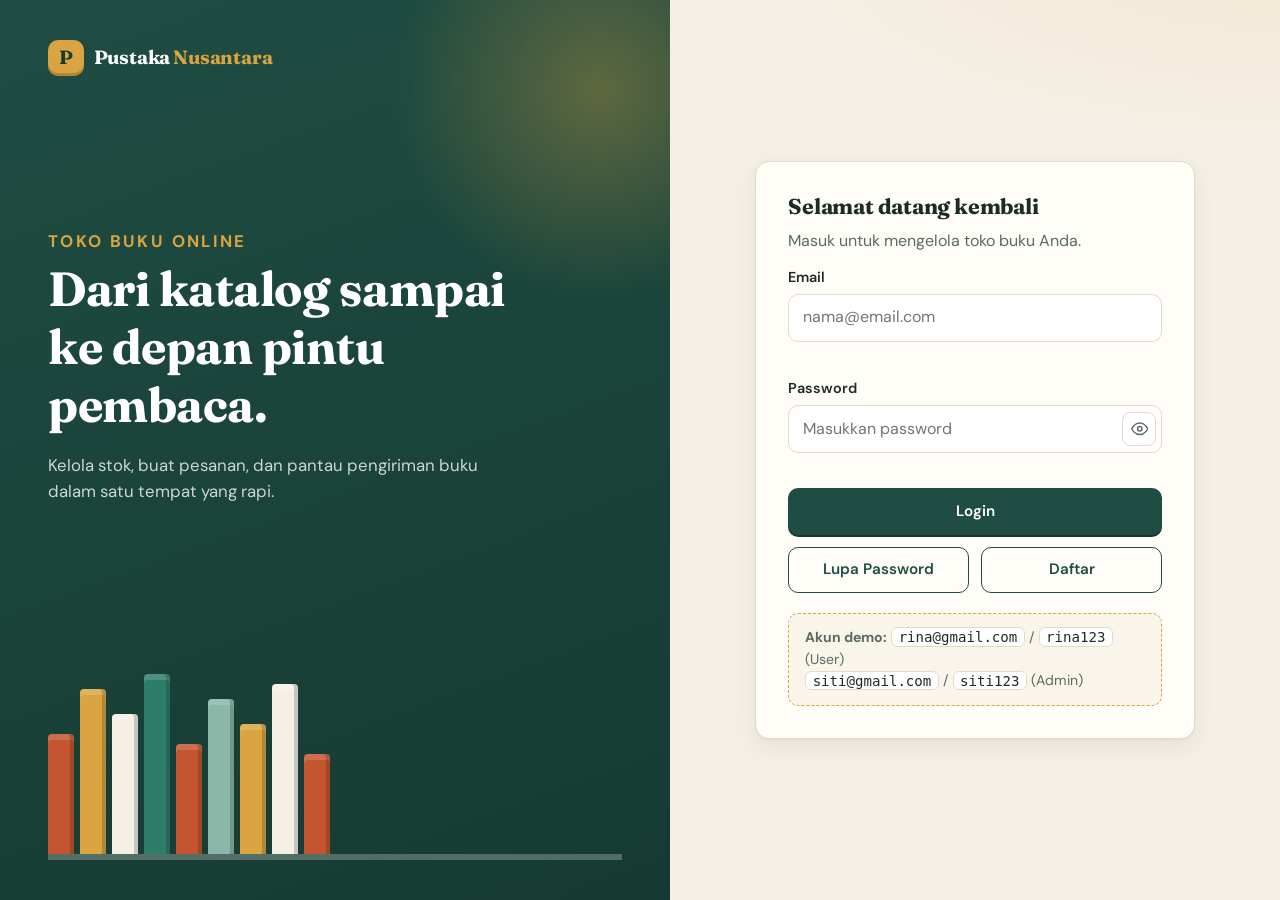
==== index.html @ bff42e21 "first commit" ====
<!DOCTYPE html>
<html lang="id">
<head>
  <meta charset="UTF-8">
  <meta name="viewport" content="width=device-width, initial-scale=1.0">
  <meta name="description" content="Login Pustaka Nusantara — toko buku online.">
  <title>Login — Pustaka Nusantara</title>
  <link rel="preconnect" href="https://fonts.googleapis.com">
  <link rel="preconnect" href="https://fonts.gstatic.com" crossorigin>
  <link href="https://fonts.googleapis.com/css2?family=DM+Sans:wght@400;500;700&family=Fraunces:opsz,wght@9..144,600;9..144,700&display=swap" rel="stylesheet">
  <link rel="stylesheet" href="css/style.css">
</head>
<body data-page="login">

  <main class="auth">
    <section class="auth__hero" aria-label="Tentang Pustaka Nusantara">
      <a class="brand brand--light" href="index.html" aria-label="Pustaka Nusantara">
        <span class="brand__mark" aria-hidden="true">P</span>
        <span class="brand__name">Pustaka<em>Nusantara</em></span>
      </a>
      <div class="auth__copy">
        <p class="eyebrow" style="color: var(--gold);">Toko buku online</p>
        <h1>Dari katalog sampai ke depan pintu pembaca.</h1>
        <p>Kelola stok, buat pesanan, dan pantau pengiriman buku dalam satu tempat yang rapi.</p>
      </div>
      <!-- Dekorasi rak buku: gaya inline (CSS inline) -->
      <div class="spines" aria-hidden="true">
        <span style="--h: 120px; --c: #c4552f;"></span>
        <span style="--h: 165px; --c: #d9a441;"></span>
        <span style="--h: 140px; --c: #f5f0e6;"></span>
        <span style="--h: 180px; --c: #2e7d6a;"></span>
        <span style="--h: 110px; --c: #c4552f;"></span>
        <span style="--h: 155px; --c: #8bb7a8;"></span>
        <span style="--h: 130px; --c: #d9a441;"></span>
        <span style="--h: 170px; --c: #f5f0e6;"></span>
        <span style="--h: 100px; --c: #c4552f;"></span>
      </div>
    </section>

    <section class="auth__panel" aria-labelledby="judulLogin">
      <div class="card auth__card">
        <h2 id="judulLogin">Selamat datang kembali</h2>
        <p class="muted">Masuk untuk mengelola toko buku Anda.</p>

        <form id="formLogin" novalidate>
          <div class="field">
            <label for="email">Email</label>
            <input type="email" id="email" name="email" placeholder="nama@email.com" autocomplete="username" aria-describedby="email-error">
            <p class="field__error" id="email-error" role="alert"></p>
          </div>

          <div class="field">
            <label for="password">Password</label>
            <div class="input-group">
              <input type="password" id="password" name="password" placeholder="Masukkan password" autocomplete="current-password" aria-describedby="password-error">
              <button type="button" id="togglePassword" class="btn btn--ghost btn--icon" aria-label="Tampilkan password"><svg class="icon" aria-hidden="true"><use href="#i-eye"/></svg></button>
            </div>
            <p class="field__error" id="password-error" role="alert"></p>
          </div>

          <button type="submit" class="btn btn--primary btn--block">Login</button>
        </form>

        <div class="auth__actions">
          <button type="button" class="btn btn--outline" data-buka="modalLupa">Lupa Password</button>
          <button type="button" class="btn btn--outline" data-buka="modalDaftar">Daftar</button>
        </div>

        <aside class="demo-box" aria-label="Akun demo">
          <strong>Akun demo:</strong> <code>rina@gmail.com</code> / <code>rina123</code> (User)<br>
          <code>siti@gmail.com</code> / <code>siti123</code> (Admin)
        </aside>
      </div>
    </section>
  </main>

  <!-- Modal: Lupa Password -->
  <div class="modal" id="modalLupa" role="dialog" aria-modal="true" aria-labelledby="judulLupa" hidden>
    <div class="modal__box">
      <div class="modal__head">
        <h2 id="judulLupa">Lupa Password</h2>
        <button type="button" class="modal__close" data-tutup aria-label="Tutup"><svg class="icon" aria-hidden="true"><use href="#i-x"/></svg></button>
      </div>
      <p class="muted">Masukkan email akun Anda. Kami akan mengirim instruksi untuk mengatur ulang password.</p>
      <form id="formLupa" novalidate>
        <div class="field">
          <label for="emailLupa">Email terdaftar</label>
          <input type="email" id="emailLupa" placeholder="nama@email.com">
          <p class="field__error" role="alert"></p>
        </div>
        <div class="modal__actions">
          <button type="button" class="btn btn--ghost" data-tutup>Batal</button>
          <button type="submit" class="btn btn--primary">Kirim Instruksi</button>
        </div>
      </form>
    </div>
  </div>

  <!-- Modal: Daftar -->
  <div class="modal" id="modalDaftar" role="dialog" aria-modal="true" aria-labelledby="judulDaftar" hidden>
    <div class="modal__box">
      <div class="modal__head">
        <h2 id="judulDaftar">Daftar Akun Baru</h2>
        <button type="button" class="modal__close" data-tutup aria-label="Tutup"><svg class="icon" aria-hidden="true"><use href="#i-x"/></svg></button>
      </div>
      <form id="formDaftar" novalidate>
        <div class="field">
          <label for="namaDaftar">Nama lengkap</label>
          <input type="text" id="namaDaftar" autocomplete="name">
          <p class="field__error" role="alert"></p>
        </div>
        <div class="field">
          <label for="emailDaftar">Email</label>
          <input type="email" id="emailDaftar" placeholder="nama@email.com" autocomplete="email">
          <p class="field__error" role="alert"></p>
        </div>
        <div class="field-row">
          <div class="field">
            <label for="passDaftar">Password</label>
            <input type="password" id="passDaftar" autocomplete="new-password">
            <p class="field__error" role="alert"></p>
          </div>
          <div class="field">
            <label for="passKonfirmasi">Ulangi password</label>
            <input type="password" id="passKonfirmasi" autocomplete="new-password">
            <p class="field__error" role="alert"></p>
          </div>
        </div>
        <p class="field__hint">Minimal 6 karakter, kombinasi huruf dan angka.</p>
        <div class="modal__actions">
          <button type="button" class="btn btn--ghost" data-tutup>Batal</button>
          <button type="submit" class="btn btn--primary">Buat Akun</button>
        </div>
      </form>
    </div>
  </div>

  <script src="js/data.js"></script>
  <script src="js/script.js"></script>
</body>
</html>
---- css/style.css ----
/* =====================================================
   style.css — Pustaka Nusantara
   Tema: kertas hangat, hijau tua, terakota
   ===================================================== */

:root {
  --bg: #f5f0e6;
  --surface: #fffdf8;
  --surface-2: #faf5ea;
  --ink: #1d2b27;
  --ink-soft: #5a6a64;
  --line: #e3dac8;
  --primary: #1f4d43;
  --primary-dark: #163a32;
  --primary-ink: #ffffff;
  --accent: #c4552f;
  --accent-dark: #a54324;
  --gold: #d9a441;
  --danger: #b3362b;
  --ok: #2e7d4f;
  --warn: #b7791f;
  --info: #2b6a99;
  --radius: 14px;
  --shadow: 0 1px 2px rgba(29, 43, 39, .06), 0 8px 24px rgba(29, 43, 39, .07);
  --font-head: "Fraunces", Georgia, "Times New Roman", serif;
  --font-body: "DM Sans", system-ui, -apple-system, "Segoe UI", Roboto, sans-serif;
}

*, *::before, *::after { box-sizing: border-box; }
html { scroll-behavior: smooth; }

body {
  margin: 0;
  font-family: var(--font-body);
  color: var(--ink);
  background:
    radial-gradient(900px 400px at 100% -10%, rgba(217, 164, 65, .14), transparent 60%),
    radial-gradient(700px 400px at -10% 110%, rgba(31, 77, 67, .10), transparent 60%),
    var(--bg);
  background-attachment: fixed;
  line-height: 1.55;
  -webkit-font-smoothing: antialiased;
}
body.modal-open { overflow: hidden; }

h1, h2, h3 { font-family: var(--font-head); line-height: 1.2; margin: 0 0 .4em; letter-spacing: -.01em; }
h1 { font-size: clamp(1.7rem, 3.2vw, 2.4rem); }
h2 { font-size: 1.35rem; }
h3 { font-size: 1.1rem; }
p { margin: 0 0 .8em; }
a { color: var(--primary); }
img { max-width: 100%; display: block; }
.muted { color: var(--ink-soft); }
.mono { font-variant-numeric: tabular-nums; font-feature-settings: "tnum"; letter-spacing: .02em; }
.sr-only { position: absolute; width: 1px; height: 1px; overflow: hidden; clip: rect(0 0 0 0); white-space: nowrap; }

.icon { width: 1.15em; height: 1.15em; fill: none; stroke: currentColor; stroke-width: 2; stroke-linecap: round; stroke-linejoin: round; flex: none; }

:focus-visible { outline: 3px solid var(--gold); outline-offset: 2px; }

/* ---------- Brand ---------- */
.brand { display: inline-flex; align-items: center; gap: .6rem; text-decoration: none; color: var(--ink); }
.brand__mark {
  display: grid; place-items: center; width: 36px; height: 36px; border-radius: 10px;
  background: var(--primary); color: #fff; font-family: var(--font-head); font-weight: 700; font-size: 1.2rem;
  box-shadow: inset 0 -3px 0 rgba(0, 0, 0, .18);
}
.brand__name { font-family: var(--font-head); font-weight: 700; font-size: 1.2rem; letter-spacing: -.01em; }
.brand__name em { font-style: normal; color: var(--accent); margin-left: .15em; }
.brand--light { color: #fff; }
.brand--light .brand__mark { background: var(--gold); color: var(--primary-dark); }
.brand--light .brand__name em { color: var(--gold); }

/* ---------- Topbar ---------- */
.topbar { position: sticky; top: 0; z-index: 20; background: rgba(255, 253, 248, .88); backdrop-filter: blur(10px); border-bottom: 1px solid var(--line); }
.topbar__inner { max-width: 1180px; margin: 0 auto; padding: .7rem 1.25rem; display: flex; align-items: center; gap: 1.25rem; flex-wrap: wrap; }
.topnav { display: flex; gap: .25rem; margin-left: .5rem; flex: 1; flex-wrap: wrap; }
.topnav a { padding: .45rem .8rem; border-radius: 999px; text-decoration: none; color: var(--ink-soft); font-weight: 500; font-size: .95rem; transition: background .15s, color .15s; }
.topnav a:hover { background: var(--surface-2); color: var(--ink); }
.topnav a[aria-current="page"] { background: var(--primary); color: #fff; }
.topbar__user { display: flex; align-items: center; gap: .75rem; font-size: .92rem; color: var(--ink-soft); }
.topbar__user strong { color: var(--ink); }

/* ---------- Layout ---------- */
.container { max-width: 1180px; margin: 0 auto; padding: 2rem 1.25rem 3rem; }
.page-head { display: flex; flex-wrap: wrap; justify-content: space-between; align-items: flex-end; gap: 1rem; margin-bottom: 1.5rem; }
.page-head p { margin: 0; color: var(--ink-soft); }
.eyebrow { text-transform: uppercase; letter-spacing: .14em; font-size: .75rem; font-weight: 700; color: var(--accent); margin-bottom: .4rem; }
.card { background: var(--surface); border: 1px solid var(--line); border-radius: var(--radius); box-shadow: var(--shadow); padding: 1.4rem; }
.card + .card { margin-top: 1.25rem; }
.card__title { display: flex; align-items: center; gap: .5rem; margin-bottom: 1rem; }
.layout-2 { display: grid; grid-template-columns: 1.25fr 1fr; gap: 1.5rem; align-items: start; }
.footer { text-align: center; color: var(--ink-soft); font-size: .85rem; padding: 1.5rem 1rem 2rem; border-top: 1px solid var(--line); }

/* ---------- Buttons ---------- */
.btn {
  display: inline-flex; align-items: center; justify-content: center; gap: .5rem;
  font: inherit; font-weight: 600; font-size: .95rem; padding: .65rem 1.15rem; border-radius: 10px;
  border: 1.5px solid transparent; cursor: pointer; text-decoration: none; transition: transform .1s, background .15s, border-color .15s, box-shadow .15s;
}
.btn:active { transform: translateY(1px); }
.btn:disabled { opacity: .45; cursor: not-allowed; }
.btn--primary { background: var(--primary); color: var(--primary-ink); box-shadow: 0 2px 0 var(--primary-dark); }
.btn--primary:hover:not(:disabled) { background: var(--primary-dark); }
.btn--accent { background: var(--accent); color: #fff; box-shadow: 0 2px 0 var(--accent-dark); }
.btn--accent:hover:not(:disabled) { background: var(--accent-dark); }
.btn--outline { background: transparent; color: var(--primary); border-color: var(--primary); }
.btn--outline:hover:not(:disabled) { background: var(--primary); color: #fff; }
.btn--ghost { background: transparent; color: var(--ink-soft); border-color: var(--line); }
.btn--ghost:hover:not(:disabled) { background: var(--surface-2); color: var(--ink); }
.btn--danger { background: var(--danger); color: #fff; }
.btn--danger:hover:not(:disabled) { background: #8f2b22; }
.btn--sm { padding: .4rem .75rem; font-size: .85rem; }
.btn--block { width: 100%; }
.btn--icon { padding: .4rem; width: 34px; height: 34px; border-radius: 8px; }
.link { background: none; border: 0; padding: 0; font: inherit; color: var(--accent); font-weight: 600; cursor: pointer; text-decoration: underline; text-underline-offset: 3px; }

/* ---------- Forms ---------- */
.field { margin-bottom: 1rem; }
.field label, .field .label { display: block; font-weight: 600; font-size: .9rem; margin-bottom: .35rem; }
.field label .req { color: var(--accent); }
.field input, .field select, .field textarea {
  width: 100%; font: inherit; color: var(--ink); background: #fff; padding: .65rem .85rem;
  border: 1.5px solid var(--line); border-radius: 10px; transition: border-color .15s, box-shadow .15s;
}
.field textarea { min-height: 84px; resize: vertical; }
.field input:focus, .field select:focus, .field textarea:focus { outline: none; border-color: var(--primary); box-shadow: 0 0 0 3px rgba(31, 77, 67, .15); }
.field.has-error input, .field.has-error select, .field.has-error textarea { border-color: var(--danger); background: #fff7f6; }
.field__error { color: var(--danger); font-size: .84rem; min-height: 1.1em; margin: .3rem 0 0; }
.field__hint { color: var(--ink-soft); font-size: .84rem; margin: .3rem 0 0; }
.field-row { display: grid; grid-template-columns: 1fr 1fr; gap: 0 1rem; }
.input-group { position: relative; }
.input-group input { padding-right: 3rem; }
.input-group button { position: absolute; right: 6px; top: 50%; transform: translateY(-50%); }
.input-qty { width: 76px !important; text-align: center; padding: .4rem .5rem !important; }
.toolbar { display: flex; flex-wrap: wrap; gap: .75rem; align-items: center; margin-bottom: 1rem; }
.toolbar .field { margin: 0; }
.toolbar .search { flex: 1 1 220px; position: relative; }
.toolbar .search .icon { position: absolute; left: .8rem; top: 50%; transform: translateY(-50%); color: var(--ink-soft); }
.toolbar .search input { padding-left: 2.4rem; }
.toolbar select { width: auto; min-width: 160px; }
.toolbar .spacer { flex: 1; }
.add-line { display: grid; grid-template-columns: 1fr 100px auto; gap: .75rem; align-items: end; margin-bottom: 1rem; }
.add-line .field { margin: 0; }

/* ---------- Tables ---------- */
.table-wrap { overflow-x: auto; border: 1px solid var(--line); border-radius: 12px; background: var(--surface); }
.table { width: 100%; border-collapse: collapse; font-size: .93rem; }
.table th { text-align: left; background: var(--surface-2); font-size: .75rem; text-transform: uppercase; letter-spacing: .08em; color: var(--ink-soft); padding: .75rem .9rem; white-space: nowrap; border-bottom: 1px solid var(--line); }
.table td { padding: .7rem .9rem; border-bottom: 1px solid var(--line); vertical-align: middle; }
.table tbody tr:last-child td { border-bottom: 0; }
.table tbody tr:hover { background: #fbf7ee; }
.table .num { text-align: right; font-variant-numeric: tabular-nums; white-space: nowrap; }
.table th.num { text-align: right; }
.table .col-no { color: var(--ink-soft); width: 44px; }
.table .judul { display: block; font-weight: 600; }
.table .sub { display: block; color: var(--ink-soft); font-size: .84rem; }
.table .aksi { white-space: nowrap; text-align: right; }
.table .aksi .btn + .btn { margin-left: .25rem; }
.table tfoot td { background: var(--surface-2); font-weight: 700; }
.table .empty, .empty { text-align: center; color: var(--ink-soft); padding: 2rem 1rem; }
.baris-baru { animation: sorot 2.4s ease; }
.baris-hapus { animation: keluar .3s ease forwards; }
@keyframes sorot { 0% { background: rgba(217, 164, 65, .55); } 100% { background: transparent; } }
@keyframes keluar { to { opacity: 0; transform: translateX(24px); } }

/* ---------- Cover buku ---------- */
.cover { width: 44px; height: 60px; border-radius: 4px 6px 6px 4px; overflow: hidden; box-shadow: 2px 3px 8px rgba(0, 0, 0, .22), inset 3px 0 0 rgba(255, 255, 255, .18); flex: none; }
.cover img { width: 100%; height: 100%; object-fit: cover; }
.cover--fallback { display: grid; place-items: center; color: rgba(255, 255, 255, .92); font-family: var(--font-head); font-weight: 700; font-size: 1.1rem; }

/* ---------- Badges ---------- */
.badge { display: inline-block; padding: .2rem .65rem; border-radius: 999px; font-size: .78rem; font-weight: 700; white-space: nowrap; }
.badge--ok { background: #e1f3e8; color: var(--ok); }
.badge--warn { background: #fbefd5; color: var(--warn); }
.badge--danger { background: #fbe1de; color: var(--danger); }
.badge--info { background: #dfeefa; color: var(--info); }

/* ---------- Stat chips ---------- */
.stats { display: grid; grid-template-columns: repeat(4, 1fr); gap: 1rem; margin-bottom: 1.5rem; }
.stat { background: var(--surface); border: 1px solid var(--line); border-radius: var(--radius); padding: 1rem 1.15rem; }
.stat__label { font-size: .78rem; text-transform: uppercase; letter-spacing: .08em; color: var(--ink-soft); font-weight: 600; }
.stat__value { font-family: var(--font-head); font-size: 1.6rem; font-weight: 700; margin-top: .15rem; font-variant-numeric: tabular-nums; }
.stat--accent .stat__value { color: var(--accent); }

/* ---------- Modal ---------- */
.modal { position: fixed; inset: 0; z-index: 100; display: grid; place-items: center; padding: 1rem; background: rgba(20, 32, 28, .55); backdrop-filter: blur(3px); animation: fade .18s ease; overflow-y: auto; }
.modal[hidden] { display: none; }
.modal__box { width: min(560px, 100%); max-height: calc(100vh - 2rem); overflow-y: auto; background: var(--surface); border-radius: 18px; box-shadow: 0 24px 60px rgba(0, 0, 0, .3); padding: 1.5rem; animation: naik .22s ease; }
.modal__box--sm { width: min(420px, 100%); text-align: center; }
.modal__box--lg { width: min(860px, 100%); }
.modal__head { display: flex; justify-content: space-between; align-items: flex-start; gap: 1rem; margin-bottom: 1rem; }
.modal__head h2 { margin: 0; }
.modal__close { background: var(--surface-2); border: 0; width: 34px; height: 34px; border-radius: 50%; cursor: pointer; color: var(--ink-soft); display: grid; place-items: center; flex: none; }
.modal__close:hover { background: var(--line); color: var(--ink); }
.modal__actions { display: flex; gap: .6rem; justify-content: flex-end; margin-top: .5rem; }
@keyframes fade { from { opacity: 0; } }
@keyframes naik { from { opacity: 0; transform: translateY(14px) scale(.98); } }

.dialog__ikon { width: 58px; height: 58px; border-radius: 50%; display: grid; place-items: center; margin: 0 auto 1rem; font-size: 1.7rem; }
.dialog__ikon--error { background: #fbe1de; color: var(--danger); }
.dialog__ikon--success { background: #e1f3e8; color: var(--ok); }
.dialog__ikon--warning { background: #fbefd5; color: var(--warn); }
.dialog__ikon--info { background: #dfeefa; color: var(--info); }
.dialog__judul { font-size: 1.3rem; }
.dialog__pesan { color: var(--ink-soft); margin-bottom: 1.25rem; }
.dialog__aksi { display: flex; gap: .6rem; justify-content: center; flex-wrap: wrap; }

/* ---------- Toast ---------- */
.toast-stack { position: fixed; right: 1rem; bottom: 1rem; z-index: 200; display: grid; gap: .5rem; }
.toast { display: flex; align-items: center; gap: .6rem; background: var(--ink); color: #fff; padding: .7rem 1rem; border-radius: 10px; box-shadow: var(--shadow); font-size: .92rem; animation: naik .25s ease; }
.toast--success .icon { color: #7fdca0; }
.toast--warning .icon { color: var(--gold); }
.toast--error .icon { color: #ff9a8f; }

/* ---------- Login ---------- */
.auth { min-height: 100vh; display: grid; grid-template-columns: 1.1fr 1fr; }
.auth__hero { background: linear-gradient(160deg, var(--primary) 0%, var(--primary-dark) 100%); color: #fff; padding: 2.5rem 3rem; display: flex; flex-direction: column; justify-content: space-between; gap: 2rem; position: relative; overflow: hidden; }
.auth__hero::after { content: ""; position: absolute; width: 420px; height: 420px; border-radius: 50%; right: -140px; top: -120px; background: radial-gradient(circle, rgba(217, 164, 65, .35), transparent 70%); }
.auth__copy { position: relative; z-index: 1; max-width: 30rem; }
.auth__copy h1 { font-size: clamp(2rem, 4vw, 3rem); }
.auth__copy p { color: rgba(255, 255, 255, .78); font-size: 1.05rem; }
.spines { display: flex; align-items: flex-end; gap: 6px; height: 190px; position: relative; z-index: 1; border-bottom: 6px solid rgba(255, 255, 255, .25); }
.spines span { width: 26px; height: var(--h); background: var(--c); border-radius: 4px 4px 0 0; box-shadow: inset -4px 0 0 rgba(0, 0, 0, .18), inset 0 6px 0 rgba(255, 255, 255, .15); transform-origin: bottom; animation: tumbuh .8s ease backwards; }
.spines span:nth-child(2) { animation-delay: .06s; } .spines span:nth-child(3) { animation-delay: .12s; } .spines span:nth-child(4) { animation-delay: .18s; }
.spines span:nth-child(5) { animation-delay: .24s; } .spines span:nth-child(6) { animation-delay: .30s; } .spines span:nth-child(7) { animation-delay: .36s; }
.spines span:nth-child(8) { animation-delay: .42s; } .spines span:nth-child(9) { animation-delay: .48s; }
@keyframes tumbuh { from { transform: scaleY(0); } }
.auth__panel { display: grid; place-items: center; padding: 2rem 1.25rem; }
.auth__card { width: min(440px, 100%); padding: 2rem; }
.auth__actions { display: grid; grid-template-columns: 1fr 1fr; gap: .75rem; margin-top: .75rem; }
.demo-box { margin-top: 1.25rem; padding: .8rem 1rem; border-radius: 10px; background: var(--surface-2); border: 1px dashed var(--gold); font-size: .88rem; color: var(--ink-soft); }
.demo-box code { background: #fff; border: 1px solid var(--line); border-radius: 6px; padding: .05rem .4rem; color: var(--ink); }

/* ---------- Dashboard ---------- */
.menu-grid { display: grid; grid-template-columns: repeat(auto-fill, minmax(250px, 1fr)); gap: 1.1rem; }
.menu-card {
  display: flex; flex-direction: column; gap: .35rem; text-align: left; font: inherit; color: inherit; text-decoration: none; cursor: pointer;
  background: var(--surface); border: 1px solid var(--line); border-radius: var(--radius); padding: 1.3rem; box-shadow: var(--shadow);
  transition: transform .15s, border-color .15s, box-shadow .15s;
}
.menu-card:hover { transform: translateY(-3px); border-color: var(--primary); box-shadow: 0 12px 28px rgba(29, 43, 39, .12); }
.menu-card__icon { width: 48px; height: 48px; border-radius: 12px; display: grid; place-items: center; background: var(--primary); color: #fff; font-size: 1.4rem; margin-bottom: .6rem; }
.menu-card:nth-child(2) .menu-card__icon { background: var(--accent); }
.menu-card:nth-child(3) .menu-card__icon { background: var(--info); }
.menu-card:nth-child(4) .menu-card__icon { background: var(--warn); }
.menu-card:nth-child(5) .menu-card__icon { background: var(--ink); }
.menu-card h3 { margin: 0; }
.menu-card p { margin: 0; color: var(--ink-soft); font-size: .92rem; }
.menu-card__go { margin-top: auto; padding-top: .6rem; color: var(--primary); font-weight: 600; font-size: .9rem; }

/* ---------- Laporan (bar) ---------- */
.bar { height: 8px; background: var(--line); border-radius: 99px; overflow: hidden; min-width: 90px; }
.bar > span { display: block; height: 100%; background: var(--accent); border-radius: 99px; }

/* ---------- Checkout ---------- */
.ringkasan { display: grid; gap: .5rem; margin: 1rem 0; padding: 1rem; background: var(--surface-2); border-radius: 12px; }
.ringkasan div { display: flex; justify-content: space-between; }
.ringkasan .total { border-top: 1px dashed var(--line); padding-top: .6rem; margin-top: .2rem; font-weight: 700; font-size: 1.15rem; font-family: var(--font-head); }
.info-bayar { font-size: .88rem; background: #eef5f1; border-left: 4px solid var(--primary); padding: .7rem .9rem; border-radius: 6px; color: var(--ink-soft); margin: 0 0 1rem; }

/* ---------- Tracking ---------- */
.search-card { display: grid; grid-template-columns: 1fr auto; gap: .75rem; align-items: start; }
.search-card .field { margin: 0; }
.chips { display: flex; flex-wrap: wrap; gap: .5rem; margin-top: 1rem; align-items: center; font-size: .88rem; color: var(--ink-soft); }
.chip { font: inherit; font-size: .85rem; padding: .25rem .7rem; border-radius: 99px; border: 1px solid var(--line); background: var(--surface-2); cursor: pointer; font-variant-numeric: tabular-nums; }
.chip:hover { border-color: var(--primary); color: var(--primary); }
.result-head { display: flex; justify-content: space-between; gap: 1rem; flex-wrap: wrap; align-items: flex-start; margin-bottom: 1.25rem; }
.result-head h2 { margin: 0; font-size: 1.6rem; }
.progress { height: 12px; background: var(--line); border-radius: 99px; overflow: hidden; margin-bottom: 1.5rem; }
.progress__fill { height: 100%; width: 0; border-radius: 99px; background: var(--warn); transition: width .9s cubic-bezier(.2, .8, .2, 1), background .3s; }
.tone-info .progress__fill { background: var(--info); }
.tone-ok .progress__fill { background: var(--ok); }
.stepper { display: grid; grid-template-columns: repeat(5, 1fr); list-style: none; padding: 0; margin: 0 0 2rem; counter-reset: langkah; }
.step { position: relative; text-align: center; padding-top: 46px; font-size: .86rem; color: var(--ink-soft); counter-increment: langkah; }
.step::before { content: counter(langkah); position: absolute; top: 0; left: 50%; transform: translateX(-50%); width: 34px; height: 34px; border-radius: 50%; display: grid; place-items: center; background: var(--surface); border: 2px solid var(--line); font-weight: 700; z-index: 1; }
.step::after { content: ""; position: absolute; top: 16px; left: calc(-50% + 17px); right: calc(50% + 17px); height: 3px; background: var(--line); }
.step:first-child::after { display: none; }
.step.is-done { color: var(--ink); }
.step.is-done::before { content: "\2713"; background: var(--primary); border-color: var(--primary); color: #fff; }
.step.is-done::after, .step.is-current::after { background: var(--primary); }
.step.is-current { color: var(--ink); font-weight: 700; }
.step.is-current::before { background: var(--accent); border-color: var(--accent); color: #fff; box-shadow: 0 0 0 6px rgba(196, 85, 47, .18); }
.details { display: grid; grid-template-columns: repeat(2, 1fr); gap: .9rem 1.5rem; margin: 0 0 1.5rem; }
.details dt { font-size: .76rem; text-transform: uppercase; letter-spacing: .08em; color: var(--ink-soft); font-weight: 600; }
.details dd { margin: .1rem 0 0; font-weight: 600; }
.timeline { list-style: none; margin: 0; padding: 0 0 0 1.2rem; border-left: 2px solid var(--line); }
.timeline li { position: relative; padding: 0 0 1.1rem 1rem; }
.timeline li::before { content: ""; position: absolute; left: -1.62rem; top: .35rem; width: 12px; height: 12px; border-radius: 50%; background: var(--primary); border: 2px solid var(--surface); }
.timeline li:first-child::before { background: var(--accent); box-shadow: 0 0 0 4px rgba(196, 85, 47, .2); }
.timeline time { display: block; font-size: .8rem; color: var(--ink-soft); }
.fade-in { animation: naik .35s ease; }
.placeholder-box { text-align: center; color: var(--ink-soft); padding: 2.5rem 1rem; }

/* ---------- Responsive ---------- */
@media (max-width: 960px) {
  .layout-2 { grid-template-columns: 1fr; }
  .stats { grid-template-columns: repeat(2, 1fr); }
  .auth { grid-template-columns: 1fr; }
  .auth__hero { padding: 1.5rem; }
  .spines { height: 90px; }
  .auth__copy h1 { font-size: 1.7rem; }
}
@media (max-width: 640px) {
  .container { padding: 1.25rem .9rem 2rem; }
  .topbar__inner { gap: .6rem; }
  .topnav { order: 3; width: 100%; margin: 0; overflow-x: auto; flex-wrap: nowrap; }
  .topbar__user { margin-left: auto; }
  .topbar__user span { display: none; }
  .field-row, .details { grid-template-columns: 1fr; }
  .add-line { grid-template-columns: 1fr 90px; }
  .add-line .btn { grid-column: 1 / -1; }
  .search-card { grid-template-columns: 1fr; }
  .hide-sm { display: none; }
  .stepper { grid-template-columns: 1fr; gap: 14px; }
  .step { text-align: left; padding: 6px 0 6px 50px; min-height: 34px; }
  .step::before { left: 0; transform: none; }
  .step::after { display: none; }
}
@media (prefers-reduced-motion: reduce) {
  *, *::before, *::after { animation-duration: .01ms !important; transition-duration: .01ms !important; }
}

/* Cegah halaman melebar di layar kecil */
html, body { overflow-x: hidden; }
@media (max-width: 640px) {
  .table th, .table td { padding: .6rem .6rem; }
  .brand__name { font-size: 1.05rem; }
}
.stats { grid-template-columns: repeat(4, minmax(0, 1fr)); }
@media (max-width: 960px) { .stats { grid-template-columns: repeat(2, minmax(0, 1fr)); } }
.stat__value { overflow-wrap: anywhere; }
@media (max-width: 640px) { .stat__value { font-size: 1.2rem; } .toolbar select { min-width: 0; flex: 1 1 140px; } }
@media (max-width: 640px) { .topnav { min-width: 0; max-width: 100%; flex: 1 1 100%; } .topbar { overflow: hidden; } }
.table-wrap, .field, .toolbar, .modal__head { position: relative; } .toolbar .search { overflow: hidden; }

/* Sampul buku asli (rasio ~ 2:3) */
.cover { width: 52px; height: 74px; }
.cover--sm { width: 34px; height: 48px; border-radius: 3px 4px 4px 3px; }
.cover--sm.cover--fallback { font-size: .9rem; }
.item-buku { display: flex; align-items: center; gap: .75rem; }
.stats .stat__value { font-size: 1.5rem; }
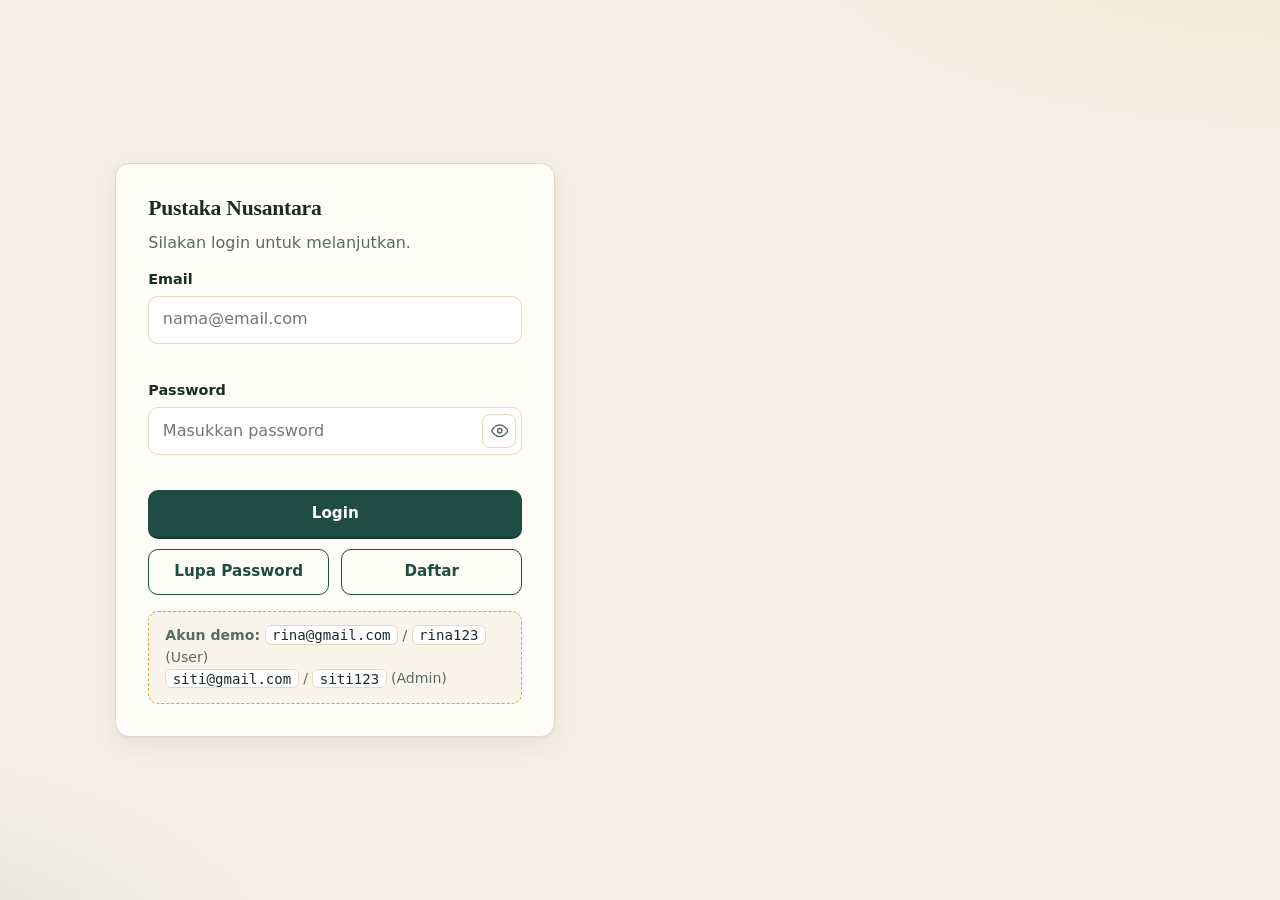
==== commit 87358deb: "Refactor login page structure and content Removed unused preconnect links and hero section. Updated " ====
--- a/index.html
+++ b/index.html
@@ -5,42 +5,16 @@
   <meta name="viewport" content="width=device-width, initial-scale=1.0">
   <meta name="description" content="Login Pustaka Nusantara — toko buku online.">
   <title>Login — Pustaka Nusantara</title>
-  <link rel="preconnect" href="https://fonts.googleapis.com">
-  <link rel="preconnect" href="https://fonts.gstatic.com" crossorigin>
-  <link href="https://fonts.googleapis.com/css2?family=DM+Sans:wght@400;500;700&family=Fraunces:opsz,wght@9..144,600;9..144,700&display=swap" rel="stylesheet">
   <link rel="stylesheet" href="css/style.css">
 </head>
 <body data-page="login">
 
   <main class="auth">
-    <section class="auth__hero" aria-label="Tentang Pustaka Nusantara">
-      <a class="brand brand--light" href="index.html" aria-label="Pustaka Nusantara">
-        <span class="brand__mark" aria-hidden="true">P</span>
-        <span class="brand__name">Pustaka<em>Nusantara</em></span>
-      </a>
-      <div class="auth__copy">
-        <p class="eyebrow" style="color: var(--gold);">Toko buku online</p>
-        <h1>Dari katalog sampai ke depan pintu pembaca.</h1>
-        <p>Kelola stok, buat pesanan, dan pantau pengiriman buku dalam satu tempat yang rapi.</p>
-      </div>
-      <!-- Dekorasi rak buku: gaya inline (CSS inline) -->
-      <div class="spines" aria-hidden="true">
-        <span style="--h: 120px; --c: #c4552f;"></span>
-        <span style="--h: 165px; --c: #d9a441;"></span>
-        <span style="--h: 140px; --c: #f5f0e6;"></span>
-        <span style="--h: 180px; --c: #2e7d6a;"></span>
-        <span style="--h: 110px; --c: #c4552f;"></span>
-        <span style="--h: 155px; --c: #8bb7a8;"></span>
-        <span style="--h: 130px; --c: #d9a441;"></span>
-        <span style="--h: 170px; --c: #f5f0e6;"></span>
-        <span style="--h: 100px; --c: #c4552f;"></span>
-      </div>
-    </section>
 
     <section class="auth__panel" aria-labelledby="judulLogin">
       <div class="card auth__card">
-        <h2 id="judulLogin">Selamat datang kembali</h2>
-        <p class="muted">Masuk untuk mengelola toko buku Anda.</p>
+        <h2 id="judulLogin">Pustaka Nusantara</h2>
+        <p class="muted">Silakan login untuk melanjutkan.</p>
 
         <form id="formLogin" novalidate>
           <div class="field">
@@ -66,7 +40,7 @@
           <button type="button" class="btn btn--outline" data-buka="modalDaftar">Daftar</button>
         </div>
 
-        <aside class="demo-box" aria-label="Akun demo">
+        <aside class="demo-box" aria-label="Akun demo" style="margin-top: 1rem;">
           <strong>Akun demo:</strong> <code>rina@gmail.com</code> / <code>rina123</code> (User)<br>
           <code>siti@gmail.com</code> / <code>siti123</code> (Admin)
         </aside>
